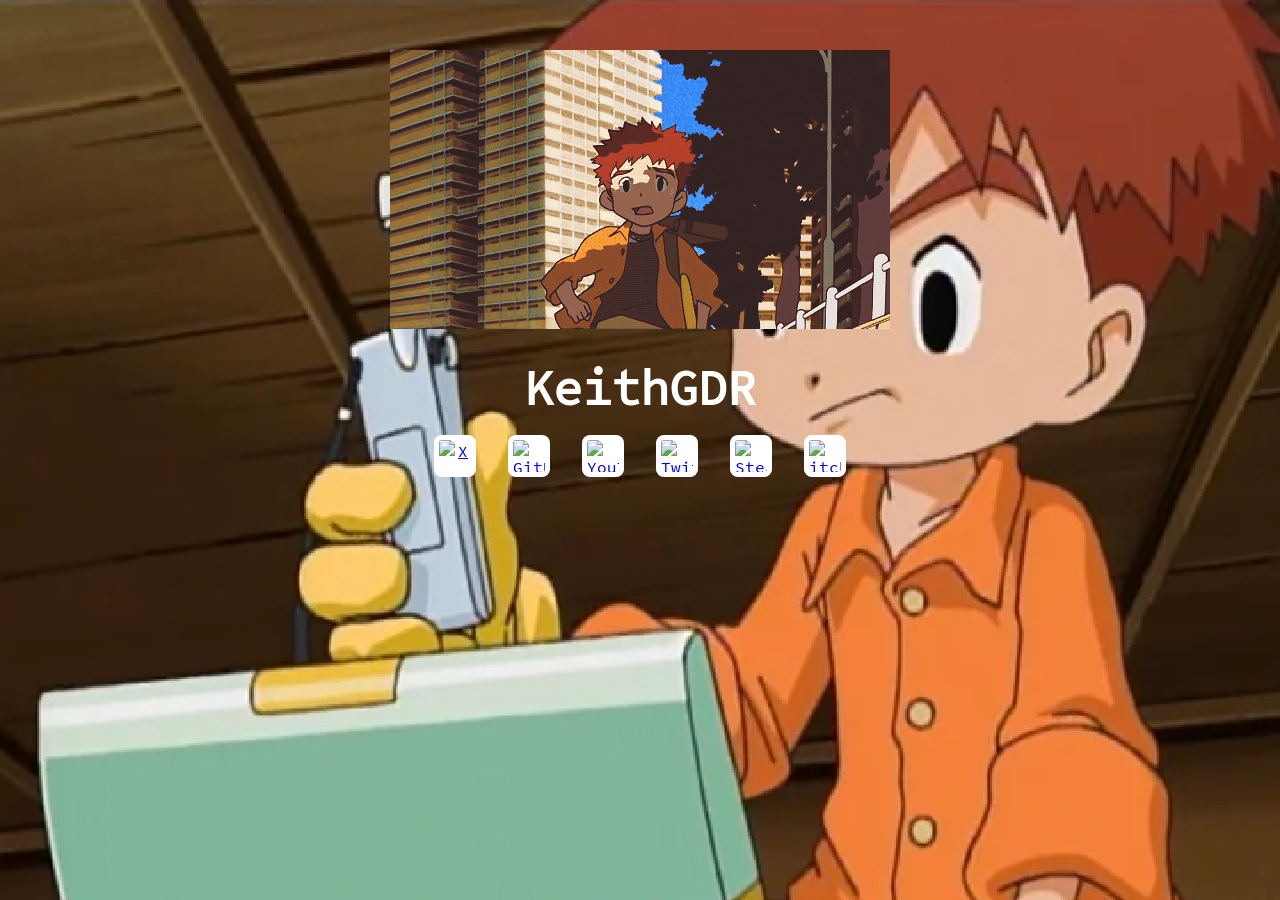
==== index.html @ ee1d3fab "Hard code the banner to help it load faster." ====
<!DOCTYPE html>
<html lang="en">
    <head>
        <meta charset="utf-8">
        <meta name="viewport" content="width=device-width, initial-scale=1">

        <title>KeithGDR :: Homepage</title>
        <meta name="description" content="The personal homepage for KeithGDR, the game developer.">
        <link rel="canonical" href="https://keithgdr.dev/">

        <meta property="og:title" content="KeithGDR">
        <meta property="og:description" content="The personal homepage for KeithGDR, the game developer.">
        <!-- <meta property="og:image" content="https://keithgdr.dev/card.png"> -->
        <meta property="og:url" content="https://keithgdr.dev/">
        <!-- <meta name="twitter:card" content="summary_large_image"> -->

        <link rel="icon" href="/favicon.png" type="image/png">
        <link rel="stylesheet" href="style.css">
        <!-- <link rel="icon" href="/favicon.ico"> -->

        <!-- <script src="main.js" defer></script> -->
    </head>
    <body>
        <div class="banner">
            <img src="img/banner.webp" alt="Banner" width="500" height="279" fetchpriority="high">
        </div>
        <header>
            <h1>KeithGDR</h1>
        </header>
        <nav aria-label="Social Links">
            <a href="https://x.com/keithgdr_" target="_blank" rel="noopener"><img src="img/socials/x.svg" alt="X"></a>
            <a href="https://github.com/KeithGDR" target="_blank" rel="noopener"><img src="img/socials/github.svg" alt="GitHub"></a>
            <a href="https://youtube.com/@KeithGDR" target="_blank" rel="noopener"><img src="img/socials/youtube.svg" alt="YouTube"></a>
            <a href="https://twitch.tv/keithgdr" target="_blank" rel="noopener"><img src="img/socials/twitch.svg" alt="Twitch"></a>
            <a href="https://steamcommunity.com/id/keithgdr/" target="_blank" rel="noopener"><img src="img/socials/steam.svg" alt="Steam"></a>
            <a href="https://keithgdr.itch.io/" target="_blank" rel="noopener"><img src="img/socials/itchdotio.svg" alt="itch.io"></a>
        </nav>
    </body>
</html>
---- style.css ----
@font-face {
    font-family: "Office Code Pro";
    src: url("fonts/officecodepro-regular-webfont.woff") format("woff");
    font-weight: 400;
    font-style: normal;
    font-display: swap;
}

html {
    background: url("img/background.webp") center / 150% no-repeat fixed;
    background-position: center top;
    image-rendering: pixelated;
}

body {
    max-width: 500px;
    margin: 0 auto;
    margin-top: 50px;
    padding: 0 1rem;
    text-align: center;
    font-family: "Office Code Pro", ui-monospace, monospace;
}

img {
    display: block;
    width: 100%;
    height: auto;
    image-rendering: pixelated;
}

h1 {
    margin: 0;
    font-size: 3rem;
    margin-top: 25px;
    color: white;
}

.banner {
    width: 500;
    height: 279;
}

nav {
    display: flex;
    gap: 2rem;
    justify-content: center;
    align-items: center;
    padding: 15px;
}

nav img {
    width: 32px;
    height: 32px;
    image-rendering: auto;
    background-color: white;
    padding: 5px;
    border-radius: 8px;
}
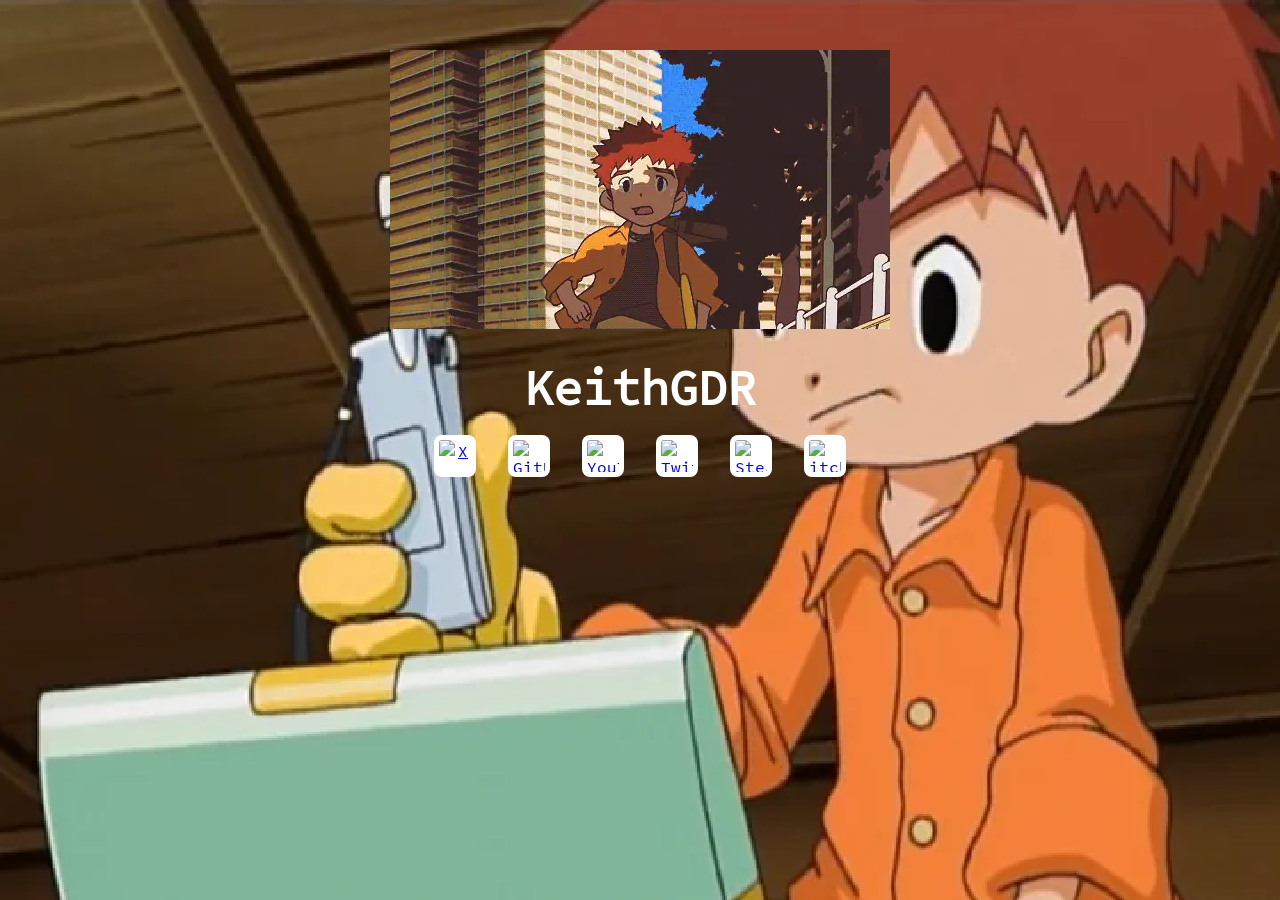
==== commit 35743512: "Updates to the font." ====
--- a/index.html
+++ b/index.html
@@ -15,6 +15,7 @@
         <!-- <meta name="twitter:card" content="summary_large_image"> -->
 
         <link rel="icon" href="/favicon.png" type="image/png">
+        <link rel="preload" href="fonts/officecodepro-regular-webfont.woff2" as="font" type="font/woff2" crossorigin>
         <link rel="stylesheet" href="style.css">
         <!-- <link rel="icon" href="/favicon.ico"> -->
 
--- a/style.css
+++ b/style.css
@@ -1,6 +1,7 @@
 @font-face {
     font-family: "Office Code Pro";
-    src: url("fonts/officecodepro-regular-webfont.woff") format("woff");
+    src: url("fonts/officecodepro-regular-webfont.woff2") format("woff2"),
+         url("fonts/officecodepro-regular-webfont.woff") format("woff");
     font-weight: 400;
     font-style: normal;
     font-display: swap;
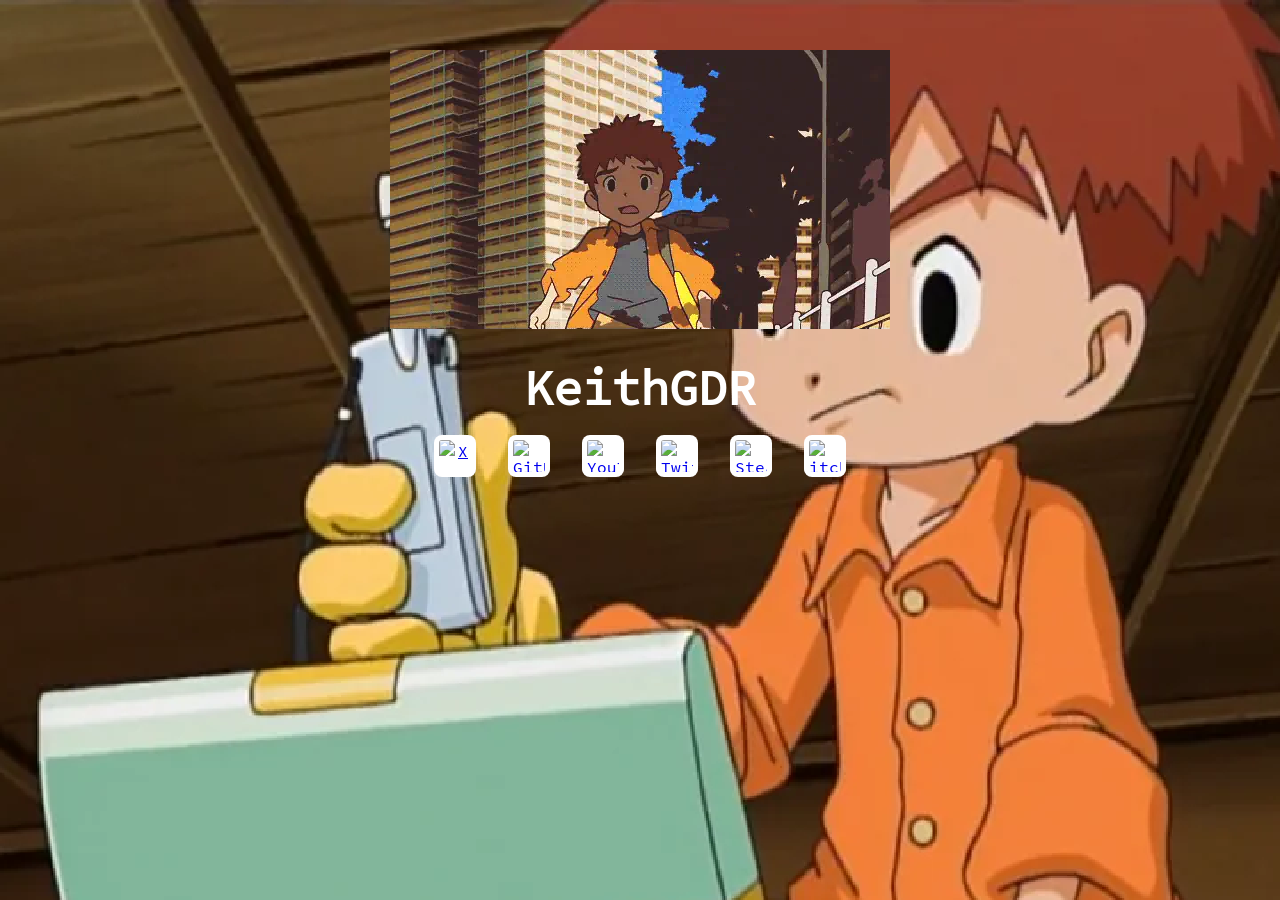
==== commit cf83c3c5: "Add a card and update the meta data." ====
--- a/index.html
+++ b/index.html
@@ -3,23 +3,24 @@
     <head>
         <meta charset="utf-8">
         <meta name="viewport" content="width=device-width, initial-scale=1">
+        <meta name="theme-color" content="#5d321e">
 
         <title>KeithGDR :: Homepage</title>
         <meta name="description" content="The personal homepage for KeithGDR, the game developer.">
         <link rel="canonical" href="https://keithgdr.dev/">
 
+        <meta property="og:type" content="website">
         <meta property="og:title" content="KeithGDR">
         <meta property="og:description" content="The personal homepage for KeithGDR, the game developer.">
-        <!-- <meta property="og:image" content="https://keithgdr.dev/card.png"> -->
+        <meta property="og:image" content="https://keithgdr.dev/img/card.png">
+        <meta property="og:image:width" content="1200">
+        <meta property="og:image:height" content="630">
         <meta property="og:url" content="https://keithgdr.dev/">
-        <!-- <meta name="twitter:card" content="summary_large_image"> -->
+        <meta name="twitter:card" content="summary_large_image">
 
         <link rel="icon" href="/favicon.png" type="image/png">
         <link rel="preload" href="fonts/officecodepro-regular-webfont.woff2" as="font" type="font/woff2" crossorigin>
         <link rel="stylesheet" href="style.css">
-        <!-- <link rel="icon" href="/favicon.ico"> -->
-
-        <!-- <script src="main.js" defer></script> -->
     </head>
     <body>
         <div class="banner">
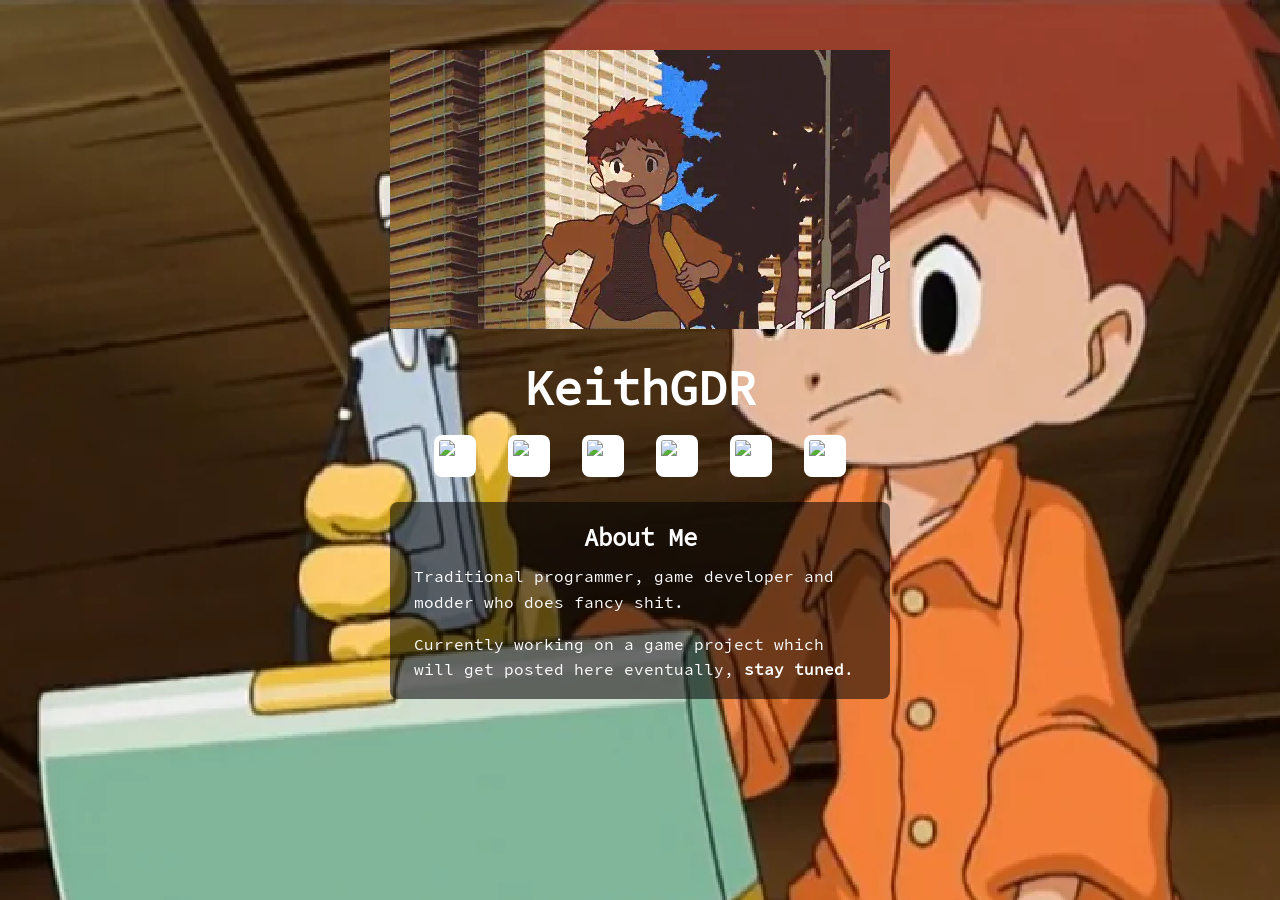
==== commit e7bd8063: "Add an About Me section." ====
--- a/index.html
+++ b/index.html
@@ -37,5 +37,11 @@
             <a href="https://steamcommunity.com/id/keithgdr/" target="_blank" rel="noopener"><img src="img/socials/steam.svg" alt="Steam"></a>
             <a href="https://keithgdr.itch.io/" target="_blank" rel="noopener"><img src="img/socials/itchdotio.svg" alt="itch.io"></a>
         </nav>
+        <!-- About me: edit the text below. Add or remove <p> paragraphs as needed. -->
+        <section class="about" aria-labelledby="about-heading">
+            <h2 id="about-heading">About Me</h2>
+            <p>Traditional programmer, game developer and modder who does fancy shit.</p>
+            <p>Currently working on a game project which will get posted here eventually, <b>stay tuned</b>.</p>
+        </section>
     </body>
 </html>
--- a/style.css
+++ b/style.css
@@ -8,15 +8,13 @@
 }
 
 html {
-    background: url("img/background.webp") center / 150% no-repeat fixed;
-    background-position: center top;
+    background: #5d321e url("img/background.webp") center top / 150% no-repeat fixed;
     image-rendering: pixelated;
 }
 
 body {
     max-width: 500px;
-    margin: 0 auto;
-    margin-top: 50px;
+    margin: 50px auto 0;
     padding: 0 1rem;
     text-align: center;
     font-family: "Office Code Pro", ui-monospace, monospace;
@@ -30,15 +28,23 @@
 }
 
 h1 {
-    margin: 0;
+    margin: 25px 0 0;
     font-size: 3rem;
-    margin-top: 25px;
     color: white;
 }
 
-.banner {
-    width: 500;
-    height: 279;
+h2 {
+    margin: 10px 0 0;
+    font-size: 1.5rem;
+    color: white;
+}
+
+p, a {
+    color: white;
+}
+
+.banner img {
+    aspect-ratio: 500 / 279;
 }
 
 nav {
@@ -56,4 +62,33 @@
     background-color: white;
     padding: 5px;
     border-radius: 8px;
-}+}
+
+nav a:hover img,
+nav a:focus-visible img {
+    transform: scale(1.1);
+    outline: 2px solid white;
+}
+
+.about {
+    margin: 10px 0 50px;
+    padding: 1rem 1.5rem;
+    text-align: left;
+    color: white;
+    background-color: rgba(0, 0, 0, 0.55);
+    border-radius: 8px;
+    line-height: 1.6;
+}
+
+.about h2 {
+    margin: 0 0 0.5rem;
+    text-align: center;
+}
+
+.about p {
+    margin: 0 0 1rem;
+}
+
+.about p:last-child {
+    margin-bottom: 0;
+}
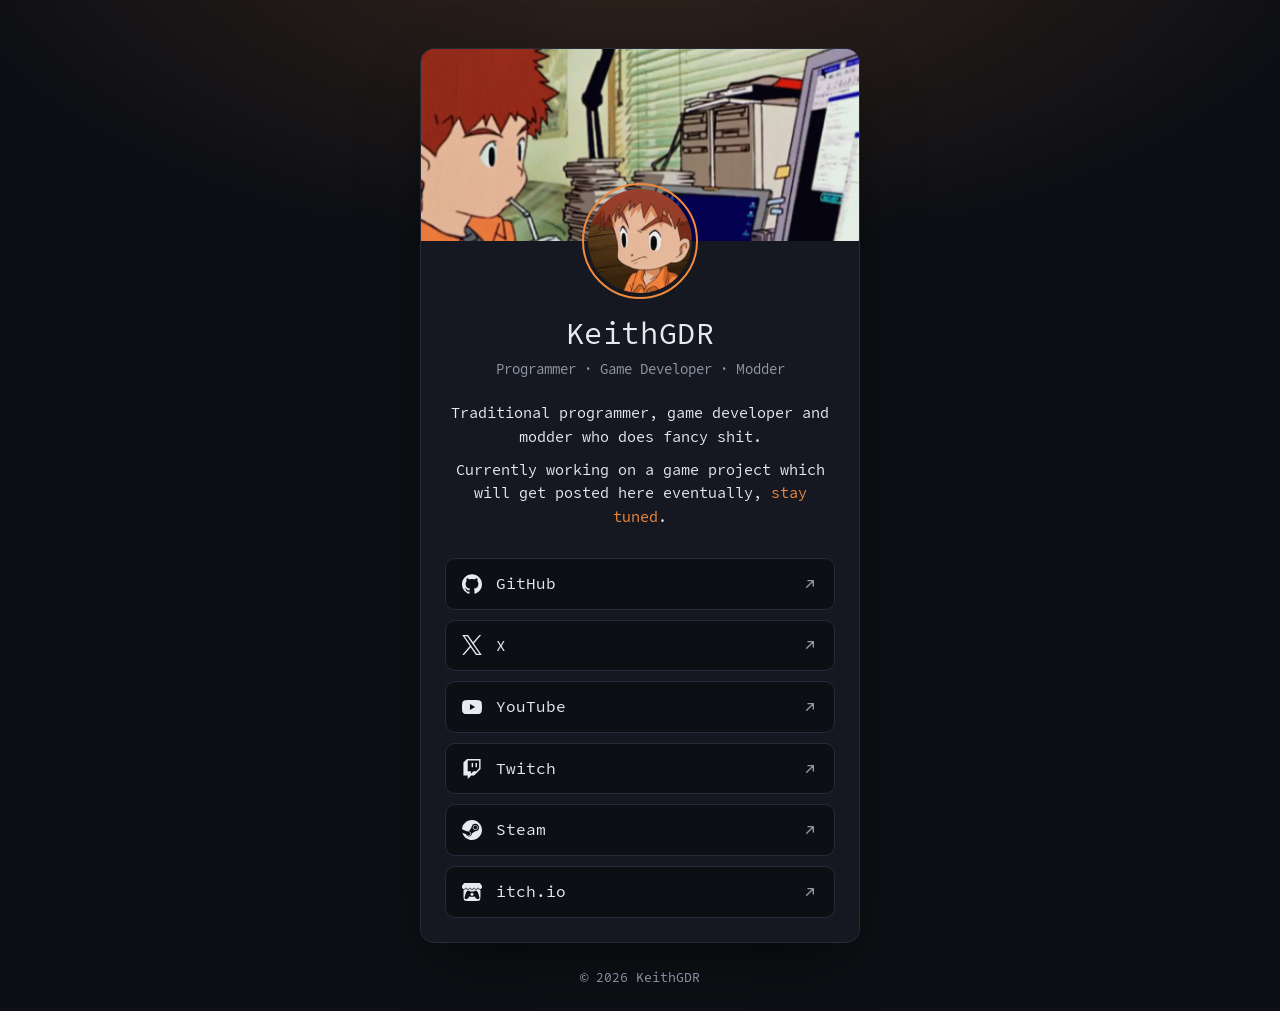
==== commit 34161def: "Redesign the site and move hosting from Cloudflare to the VPS. Centered dark card with a banner, ava" ====
--- a/index.html
+++ b/index.html
@@ -3,45 +3,70 @@
     <head>
         <meta charset="utf-8">
         <meta name="viewport" content="width=device-width, initial-scale=1">
-        <meta name="theme-color" content="#5d321e">
+        <meta name="theme-color" content="#0d0f14">
+        <meta name="color-scheme" content="dark">
 
-        <title>KeithGDR :: Homepage</title>
-        <meta name="description" content="The personal homepage for KeithGDR, the game developer.">
+        <title>KeithGDR</title>
+        <meta name="description" content="KeithGDR: programmer, game developer and modder.">
         <link rel="canonical" href="https://keithgdr.dev/">
 
         <meta property="og:type" content="website">
         <meta property="og:title" content="KeithGDR">
-        <meta property="og:description" content="The personal homepage for KeithGDR, the game developer.">
-        <meta property="og:image" content="https://keithgdr.dev/img/card.png">
+        <meta property="og:description" content="Programmer, game developer and modder.">
+        <meta property="og:image" content="https://keithgdr.dev/img/card.jpg">
         <meta property="og:image:width" content="1200">
         <meta property="og:image:height" content="630">
         <meta property="og:url" content="https://keithgdr.dev/">
         <meta name="twitter:card" content="summary_large_image">
 
         <link rel="icon" href="/favicon.png" type="image/png">
-        <link rel="preload" href="fonts/officecodepro-regular-webfont.woff2" as="font" type="font/woff2" crossorigin>
-        <link rel="stylesheet" href="style.css">
+        <link rel="preload" href="/fonts/officecodepro-regular-webfont.woff2" as="font" type="font/woff2" crossorigin>
+        <link rel="stylesheet" href="/style.css">
     </head>
     <body>
-        <div class="banner">
-            <img src="img/banner.webp" alt="Banner" width="500" height="279" fetchpriority="high">
-        </div>
-        <header>
-            <h1>KeithGDR</h1>
-        </header>
-        <nav aria-label="Social Links">
-            <a href="https://x.com/keithgdr_" target="_blank" rel="noopener"><img src="img/socials/x.svg" alt="X"></a>
-            <a href="https://github.com/KeithGDR" target="_blank" rel="noopener"><img src="img/socials/github.svg" alt="GitHub"></a>
-            <a href="https://youtube.com/@KeithGDR" target="_blank" rel="noopener"><img src="img/socials/youtube.svg" alt="YouTube"></a>
-            <a href="https://twitch.tv/keithgdr" target="_blank" rel="noopener"><img src="img/socials/twitch.svg" alt="Twitch"></a>
-            <a href="https://steamcommunity.com/id/keithgdr/" target="_blank" rel="noopener"><img src="img/socials/steam.svg" alt="Steam"></a>
-            <a href="https://keithgdr.itch.io/" target="_blank" rel="noopener"><img src="img/socials/itchdotio.svg" alt="itch.io"></a>
-        </nav>
-        <!-- About me: edit the text below. Add or remove <p> paragraphs as needed. -->
-        <section class="about" aria-labelledby="about-heading">
-            <h2 id="about-heading">About Me</h2>
-            <p>Traditional programmer, game developer and modder who does fancy shit.</p>
-            <p>Currently working on a game project which will get posted here eventually, <b>stay tuned</b>.</p>
-        </section>
+        <!-- Icon sprite: each <symbol> is referenced below with <use href="#id">. -->
+        <svg width="0" height="0" style="position:absolute" aria-hidden="true">
+            <symbol id="i-github" viewBox="0 0 24 24"><path d="M12 .297c-6.63 0-12 5.373-12 12 0 5.303 3.438 9.8 8.205 11.385.6.113.82-.258.82-.577 0-.285-.01-1.04-.015-2.04-3.338.724-4.042-1.61-4.042-1.61C4.422 18.07 3.633 17.7 3.633 17.7c-1.087-.744.084-.729.084-.729 1.205.084 1.838 1.236 1.838 1.236 1.07 1.835 2.809 1.305 3.495.998.108-.776.417-1.305.76-1.605-2.665-.3-5.466-1.332-5.466-5.93 0-1.31.465-2.38 1.235-3.22-.135-.303-.54-1.523.105-3.176 0 0 1.005-.322 3.3 1.23.96-.267 1.98-.399 3-.405 1.02.006 2.04.138 3 .405 2.28-1.552 3.285-1.23 3.285-1.23.645 1.653.24 2.873.12 3.176.765.84 1.23 1.91 1.23 3.22 0 4.61-2.805 5.625-5.475 5.92.42.36.81 1.096.81 2.22 0 1.606-.015 2.896-.015 3.286 0 .315.21.69.825.57C20.565 22.092 24 17.592 24 12.297c0-6.627-5.373-12-12-12"/></symbol>
+            <symbol id="i-x" viewBox="0 0 24 24"><path d="M14.234 10.162 22.977 0h-2.072l-7.591 8.824L7.251 0H.258l9.168 13.343L.258 24H2.33l8.016-9.318L16.749 24h6.993zm-2.837 3.299-.929-1.329L3.076 1.56h3.182l5.965 8.532.929 1.329 7.754 11.09h-3.182z"/></symbol>
+            <symbol id="i-youtube" viewBox="0 0 24 24"><path d="M23.498 6.186a3.016 3.016 0 0 0-2.122-2.136C19.505 3.545 12 3.545 12 3.545s-7.505 0-9.377.505A3.017 3.017 0 0 0 .502 6.186C0 8.07 0 12 0 12s0 3.93.502 5.814a3.016 3.016 0 0 0 2.122 2.136c1.871.505 9.376.505 9.376.505s7.505 0 9.377-.505a3.015 3.015 0 0 0 2.122-2.136C24 15.93 24 12 24 12s0-3.93-.502-5.814zM9.545 15.568V8.432L15.818 12l-6.273 3.568z"/></symbol>
+            <symbol id="i-twitch" viewBox="0 0 24 24"><path d="M11.571 4.714h1.715v5.143H11.57zm4.715 0H18v5.143h-1.714zM6 0L1.714 4.286v15.428h5.143V24l4.286-4.286h3.428L22.286 12V0zm14.571 11.143l-3.428 3.428h-3.429l-3 3v-3H6.857V1.714h13.714Z"/></symbol>
+            <symbol id="i-steam" viewBox="0 0 24 24"><path d="M11.979 0C5.678 0 .511 4.86.022 11.037l6.432 2.658c.545-.371 1.203-.59 1.912-.59.063 0 .125.004.188.006l2.861-4.142V8.91c0-2.495 2.028-4.524 4.524-4.524 2.494 0 4.524 2.031 4.524 4.527s-2.03 4.525-4.524 4.525h-.105l-4.076 2.911c0 .052.004.105.004.159 0 1.875-1.515 3.396-3.39 3.396-1.635 0-3.016-1.173-3.331-2.727L.436 15.27C1.862 20.307 6.486 24 11.979 24c6.627 0 11.999-5.373 11.999-12S18.605 0 11.979 0zM7.54 18.21l-1.473-.61c.262.543.714.999 1.314 1.25 1.297.539 2.793-.076 3.332-1.375.263-.63.264-1.319.005-1.949s-.75-1.121-1.377-1.383c-.624-.26-1.29-.249-1.878-.03l1.523.63c.956.4 1.409 1.5 1.009 2.455-.397.957-1.497 1.41-2.454 1.012H7.54zm11.415-9.303c0-1.662-1.353-3.015-3.015-3.015-1.665 0-3.015 1.353-3.015 3.015 0 1.665 1.35 3.015 3.015 3.015 1.663 0 3.015-1.35 3.015-3.015zm-5.273-.005c0-1.252 1.013-2.266 2.265-2.266 1.249 0 2.266 1.014 2.266 2.266 0 1.251-1.017 2.265-2.266 2.265-1.253 0-2.265-1.014-2.265-2.265z"/></symbol>
+            <symbol id="i-itch" viewBox="0 0 24 24"><path d="M3.13 1.338C2.08 1.96.02 4.328 0 4.95v1.03c0 1.303 1.22 2.45 2.325 2.45 1.33 0 2.436-1.102 2.436-2.41 0 1.308 1.07 2.41 2.4 2.41 1.328 0 2.362-1.102 2.362-2.41 0 1.308 1.137 2.41 2.466 2.41h.024c1.33 0 2.466-1.102 2.466-2.41 0 1.308 1.034 2.41 2.363 2.41 1.33 0 2.4-1.102 2.4-2.41 0 1.308 1.106 2.41 2.435 2.41C22.78 8.43 24 7.282 24 5.98V4.95c-.02-.62-2.082-2.99-3.13-3.612-3.253-.114-5.508-.134-8.87-.133-3.362 0-7.945.053-8.87.133zm6.376 6.477a2.74 2.74 0 0 1-.468.602c-.5.49-1.19.795-1.947.795a2.786 2.786 0 0 1-1.95-.795c-.182-.178-.32-.37-.446-.59-.127.222-.303.412-.486.59a2.788 2.788 0 0 1-1.95.795c-.092 0-.187-.025-.264-.052-.107 1.113-.152 2.176-.168 2.95v.005l-.006 1.167c.02 2.334-.23 7.564 1.03 8.85 1.952.454 5.545.662 9.15.663 3.605 0 7.198-.21 9.15-.664 1.26-1.284 1.01-6.514 1.03-8.848l-.006-1.167v-.004c-.016-.775-.06-1.838-.168-2.95-.077.026-.172.052-.263.052a2.788 2.788 0 0 1-1.95-.795c-.184-.178-.36-.368-.486-.59-.127.22-.265.412-.447.59a2.786 2.786 0 0 1-1.95.794c-.76 0-1.446-.303-1.948-.793a2.74 2.74 0 0 1-.468-.602 2.738 2.738 0 0 1-.463.602 2.787 2.787 0 0 1-1.95.794h-.16a2.787 2.787 0 0 1-1.95-.793 2.738 2.738 0 0 1-.464-.602zm-2.004 2.59v.002c.795.002 1.5 0 2.373.953.687-.072 1.406-.108 2.125-.107.72 0 1.438.035 2.125.107.873-.953 1.578-.95 2.372-.953.376 0 1.876 0 2.92 2.934l1.123 4.028c.832 2.995-.266 3.068-1.636 3.07-2.03-.075-3.156-1.55-3.156-3.025-1.124.184-2.436.276-3.748.277-1.312 0-2.624-.093-3.748-.277 0 1.475-1.125 2.95-3.156 3.026-1.37-.004-2.468-.077-1.636-3.072l1.122-4.027c1.045-2.934 2.545-2.934 2.92-2.934zM12 12.714c-.002.002-2.14 1.964-2.523 2.662l1.4-.056v1.22c0 .056.56.033 1.123.007.562.026 1.124.05 1.124-.008v-1.22l1.4.055C14.138 14.677 12 12.713 12 12.713z"/></symbol>
+            <symbol id="i-arrow" viewBox="0 0 24 24"><path d="M7 17 17 7M9 7h8v8" fill="none" stroke="currentColor" stroke-width="2" stroke-linecap="round" stroke-linejoin="round"/></symbol>
+        </svg>
+
+        <main class="card">
+            <div class="banner">
+                <img src="/img/banner.webp" alt="" width="900" height="677" fetchpriority="high">
+            </div>
+
+            <header class="profile">
+                <img class="avatar" src="/img/avatar.webp" alt="KeithGDR's avatar" width="256" height="256">
+                <h1>KeithGDR</h1>
+                <p class="tagline">Programmer &middot; Game Developer &middot; Modder</p>
+            </header>
+
+            <!-- About me: edit the text below. Add or remove <p> paragraphs as needed. -->
+            <section class="about" aria-label="About me">
+                <p>Traditional programmer, game developer and modder who does fancy shit.</p>
+                <p>Currently working on a game project which will get posted here eventually, <b>stay tuned</b>.</p>
+            </section>
+
+            <!-- Links: copy an <li> to add a new one. The icon id must match a <symbol> above. -->
+            <nav aria-label="Links">
+                <ul class="links">
+                    <li><a href="https://github.com/KeithGDR" target="_blank" rel="noopener"><svg class="icon"><use href="#i-github"/></svg><span>GitHub</span><svg class="arrow"><use href="#i-arrow"/></svg></a></li>
+                    <li><a href="https://x.com/keithgdr_" target="_blank" rel="noopener"><svg class="icon"><use href="#i-x"/></svg><span>X</span><svg class="arrow"><use href="#i-arrow"/></svg></a></li>
+                    <li><a href="https://youtube.com/@KeithGDR" target="_blank" rel="noopener"><svg class="icon"><use href="#i-youtube"/></svg><span>YouTube</span><svg class="arrow"><use href="#i-arrow"/></svg></a></li>
+                    <li><a href="https://twitch.tv/keithgdr" target="_blank" rel="noopener"><svg class="icon"><use href="#i-twitch"/></svg><span>Twitch</span><svg class="arrow"><use href="#i-arrow"/></svg></a></li>
+                    <li><a href="https://steamcommunity.com/id/keithgdr/" target="_blank" rel="noopener"><svg class="icon"><use href="#i-steam"/></svg><span>Steam</span><svg class="arrow"><use href="#i-arrow"/></svg></a></li>
+                    <li><a href="https://keithgdr.itch.io/" target="_blank" rel="noopener"><svg class="icon"><use href="#i-itch"/></svg><span>itch.io</span><svg class="arrow"><use href="#i-arrow"/></svg></a></li>
+                </ul>
+            </nav>
+        </main>
+
+        <footer>&copy; <span id="year">2026</span> KeithGDR</footer>
+
+        <script>document.getElementById("year").textContent = new Date().getFullYear();</script>
     </body>
 </html>
--- a/style.css
+++ b/style.css
@@ -1,94 +1,198 @@
 @font-face {
     font-family: "Office Code Pro";
-    src: url("fonts/officecodepro-regular-webfont.woff2") format("woff2"),
-         url("fonts/officecodepro-regular-webfont.woff") format("woff");
+    src: url("/fonts/officecodepro-regular-webfont.woff2") format("woff2");
     font-weight: 400;
     font-style: normal;
     font-display: swap;
 }
 
+:root {
+    --bg: #0d0f14;
+    --surface: #151821;
+    --surface-hover: #1c2030;
+    --border: #262b3a;
+    --text: #e8eaf0;
+    --muted: #9298a8;
+    --accent: #f08a3c;
+    --radius: 14px;
+    color-scheme: dark;
+}
+
+*, *::before, *::after {
+    box-sizing: border-box;
+}
+
 html {
-    background: #5d321e url("img/background.webp") center top / 150% no-repeat fixed;
-    image-rendering: pixelated;
+    background: var(--bg);
 }
 
 body {
-    max-width: 500px;
-    margin: 50px auto 0;
-    padding: 0 1rem;
+    min-height: 100vh;
+    min-height: 100svh;
+    margin: 0;
+    padding: 48px 16px 24px;
+    display: flex;
+    flex-direction: column;
+    align-items: center;
+    justify-content: center;
+    gap: 24px;
+    color: var(--text);
+    background: radial-gradient(ellipse 80% 50% at 50% -10%, rgba(240, 138, 60, 0.18), transparent 70%) no-repeat;
+    font-family: "Office Code Pro", ui-monospace, SFMono-Regular, Menlo, Consolas, monospace;
+    line-height: 1.6;
     text-align: center;
-    font-family: "Office Code Pro", ui-monospace, monospace;
+    -webkit-text-size-adjust: 100%;
 }
 
 img {
     display: block;
+    max-width: 100%;
+    height: auto;
+}
+
+a {
+    color: var(--accent);
+}
+
+.card {
     width: 100%;
-    height: auto;
-    image-rendering: pixelated;
+    max-width: 440px;
+    background: var(--surface);
+    border: 1px solid var(--border);
+    border-radius: var(--radius);
+    overflow: hidden;
+    box-shadow: 0 24px 60px -20px rgba(0, 0, 0, 0.6);
+}
+
+.banner img {
+    width: 100%;
+    aspect-ratio: 16 / 7;
+    object-fit: cover;
+    object-position: 50% 35%;
+}
+
+.profile {
+    margin-top: -56px;
+    padding: 0 24px;
+}
+
+.avatar {
+    width: 112px;
+    height: 112px;
+    margin: 0 auto;
+    border-radius: 50%;
+    border: 4px solid var(--surface);
+    outline: 2px solid var(--accent);
+    background: var(--surface);
 }
 
 h1 {
-    margin: 25px 0 0;
-    font-size: 3rem;
-    color: white;
+    margin: 12px 0 0;
+    font-size: 1.9rem;
+    font-weight: 400;
+    letter-spacing: 0.02em;
 }
 
-h2 {
-    margin: 10px 0 0;
-    font-size: 1.5rem;
-    color: white;
-}
-
-p, a {
-    color: white;
-}
-
-.banner img {
-    aspect-ratio: 500 / 279;
-}
-
-nav {
-    display: flex;
-    gap: 2rem;
-    justify-content: center;
-    align-items: center;
-    padding: 15px;
-}
-
-nav img {
-    width: 32px;
-    height: 32px;
-    image-rendering: auto;
-    background-color: white;
-    padding: 5px;
-    border-radius: 8px;
-}
-
-nav a:hover img,
-nav a:focus-visible img {
-    transform: scale(1.1);
-    outline: 2px solid white;
+.tagline {
+    margin: 2px 0 0;
+    font-size: 0.85rem;
+    color: var(--muted);
 }
 
 .about {
-    margin: 10px 0 50px;
-    padding: 1rem 1.5rem;
-    text-align: left;
-    color: white;
-    background-color: rgba(0, 0, 0, 0.55);
-    border-radius: 8px;
-    line-height: 1.6;
-}
-
-.about h2 {
-    margin: 0 0 0.5rem;
-    text-align: center;
+    margin: 20px 24px 0;
+    font-size: 0.92rem;
 }
 
 .about p {
-    margin: 0 0 1rem;
+    margin: 0 0 0.6rem;
 }
 
-.about p:last-child {
-    margin-bottom: 0;
+.about b {
+    color: var(--accent);
+    font-weight: 400;
 }
+
+.links {
+    list-style: none;
+    margin: 0;
+    padding: 20px 24px 24px;
+    display: grid;
+    gap: 10px;
+}
+
+.links a {
+    display: flex;
+    align-items: center;
+    gap: 14px;
+    padding: 12px 16px;
+    color: var(--text);
+    text-decoration: none;
+    background: var(--bg);
+    border: 1px solid var(--border);
+    border-radius: 10px;
+    transition: border-color 0.15s, background-color 0.15s, transform 0.15s;
+}
+
+.links a:hover,
+.links a:focus-visible {
+    border-color: var(--accent);
+    background: var(--surface-hover);
+    transform: translateY(-1px);
+    outline: none;
+}
+
+.links span {
+    flex: 1;
+    text-align: left;
+}
+
+.icon,
+.arrow {
+    flex: none;
+    fill: currentColor;
+}
+
+.icon {
+    width: 20px;
+    height: 20px;
+}
+
+.arrow {
+    width: 16px;
+    height: 16px;
+    color: var(--muted);
+    transition: color 0.15s, transform 0.15s;
+}
+
+.links a:hover .arrow,
+.links a:focus-visible .arrow {
+    color: var(--accent);
+    transform: translate(2px, -2px);
+}
+
+footer {
+    font-size: 0.8rem;
+    color: var(--muted);
+}
+
+/* 404 page */
+.notfound {
+    padding: 32px 24px;
+}
+
+.notfound h1 {
+    font-size: 3rem;
+    color: var(--accent);
+}
+
+.notfound p {
+    margin: 4px 0 20px;
+    color: var(--muted);
+}
+
+@media (prefers-reduced-motion: reduce) {
+    *, *::before, *::after {
+        transition: none !important;
+    }
+}
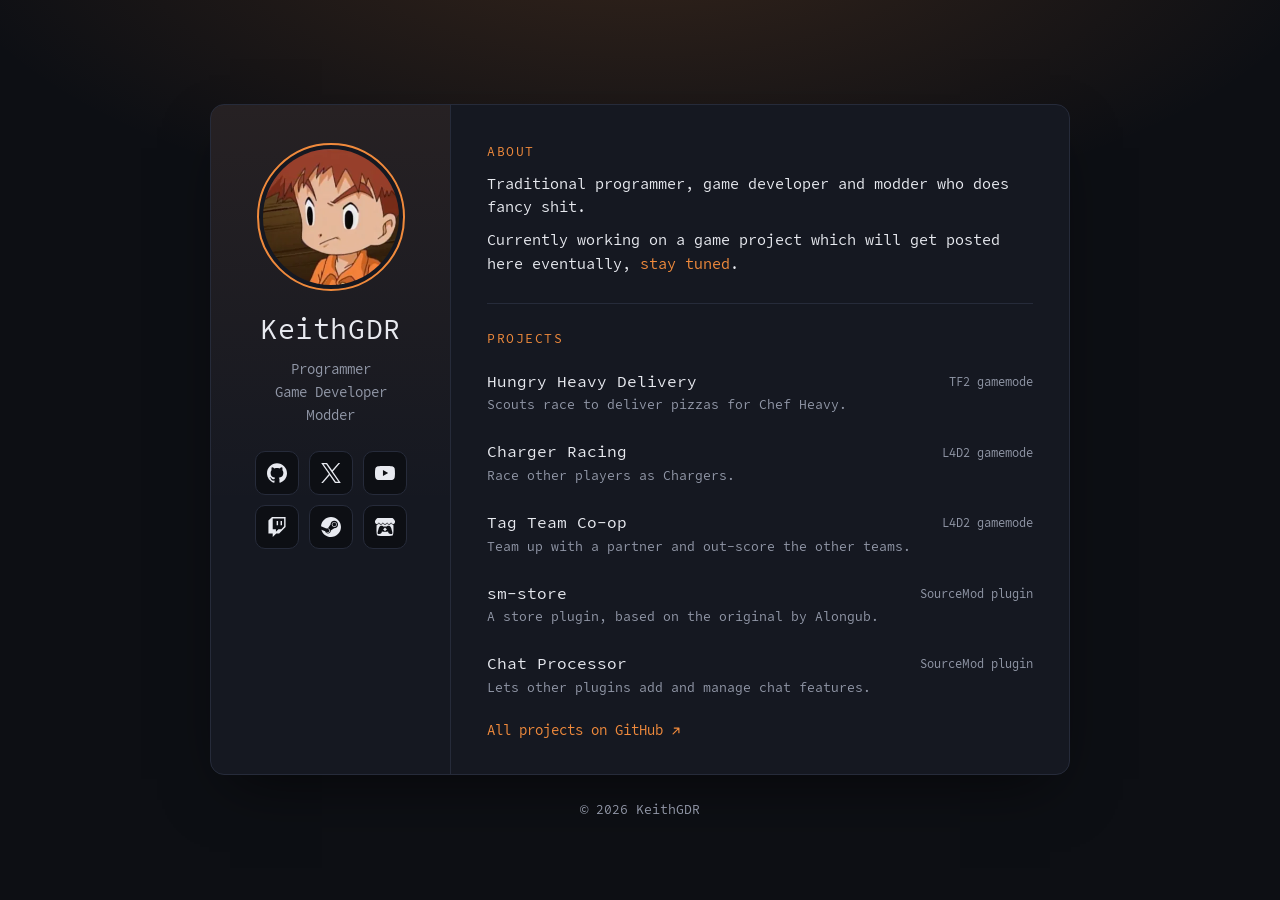
==== commit 98702c3d: "Switch the homepage to a two-column layout with a projects list. The profile (avatar, name, icon lin" ====
--- a/index.html
+++ b/index.html
@@ -35,34 +35,46 @@
             <symbol id="i-arrow" viewBox="0 0 24 24"><path d="M7 17 17 7M9 7h8v8" fill="none" stroke="currentColor" stroke-width="2" stroke-linecap="round" stroke-linejoin="round"/></symbol>
         </svg>
 
-        <main class="card">
-            <div class="banner">
-                <img src="/img/banner.webp" alt="" width="900" height="677" fetchpriority="high">
-            </div>
+        <main class="card split">
+            <header class="profile">
+                <img class="avatar" src="/img/avatar.webp" alt="KeithGDR's avatar" width="256" height="256" fetchpriority="high">
+                <h1>KeithGDR</h1>
+                <p class="tagline">Programmer<br>Game Developer<br>Modder</p>
 
-            <header class="profile">
-                <img class="avatar" src="/img/avatar.webp" alt="KeithGDR's avatar" width="256" height="256">
-                <h1>KeithGDR</h1>
-                <p class="tagline">Programmer &middot; Game Developer &middot; Modder</p>
+                <!-- Links: copy an <li> to add a new one. The icon id must match a <symbol> above. -->
+                <nav aria-label="Links">
+                    <ul class="socials">
+                        <li><a href="https://github.com/KeithGDR" target="_blank" rel="noopener" aria-label="GitHub" title="GitHub"><svg class="icon"><use href="#i-github"/></svg></a></li>
+                        <li><a href="https://x.com/keithgdr_" target="_blank" rel="noopener" aria-label="X" title="X"><svg class="icon"><use href="#i-x"/></svg></a></li>
+                        <li><a href="https://youtube.com/@KeithGDR" target="_blank" rel="noopener" aria-label="YouTube" title="YouTube"><svg class="icon"><use href="#i-youtube"/></svg></a></li>
+                        <li><a href="https://twitch.tv/keithgdr" target="_blank" rel="noopener" aria-label="Twitch" title="Twitch"><svg class="icon"><use href="#i-twitch"/></svg></a></li>
+                        <li><a href="https://steamcommunity.com/id/keithgdr/" target="_blank" rel="noopener" aria-label="Steam" title="Steam"><svg class="icon"><use href="#i-steam"/></svg></a></li>
+                        <li><a href="https://keithgdr.itch.io/" target="_blank" rel="noopener" aria-label="itch.io" title="itch.io"><svg class="icon"><use href="#i-itch"/></svg></a></li>
+                    </ul>
+                </nav>
             </header>
 
-            <!-- About me: edit the text below. Add or remove <p> paragraphs as needed. -->
-            <section class="about" aria-label="About me">
-                <p>Traditional programmer, game developer and modder who does fancy shit.</p>
-                <p>Currently working on a game project which will get posted here eventually, <b>stay tuned</b>.</p>
-            </section>
+            <div class="content">
+                <!-- About me: edit the text below. Add or remove <p> paragraphs as needed. -->
+                <section aria-labelledby="about-heading">
+                    <h2 id="about-heading">About</h2>
+                    <p>Traditional programmer, game developer and modder who does fancy shit.</p>
+                    <p>Currently working on a game project which will get posted here eventually, <b>stay tuned</b>.</p>
+                </section>
 
-            <!-- Links: copy an <li> to add a new one. The icon id must match a <symbol> above. -->
-            <nav aria-label="Links">
-                <ul class="links">
-                    <li><a href="https://github.com/KeithGDR" target="_blank" rel="noopener"><svg class="icon"><use href="#i-github"/></svg><span>GitHub</span><svg class="arrow"><use href="#i-arrow"/></svg></a></li>
-                    <li><a href="https://x.com/keithgdr_" target="_blank" rel="noopener"><svg class="icon"><use href="#i-x"/></svg><span>X</span><svg class="arrow"><use href="#i-arrow"/></svg></a></li>
-                    <li><a href="https://youtube.com/@KeithGDR" target="_blank" rel="noopener"><svg class="icon"><use href="#i-youtube"/></svg><span>YouTube</span><svg class="arrow"><use href="#i-arrow"/></svg></a></li>
-                    <li><a href="https://twitch.tv/keithgdr" target="_blank" rel="noopener"><svg class="icon"><use href="#i-twitch"/></svg><span>Twitch</span><svg class="arrow"><use href="#i-arrow"/></svg></a></li>
-                    <li><a href="https://steamcommunity.com/id/keithgdr/" target="_blank" rel="noopener"><svg class="icon"><use href="#i-steam"/></svg><span>Steam</span><svg class="arrow"><use href="#i-arrow"/></svg></a></li>
-                    <li><a href="https://keithgdr.itch.io/" target="_blank" rel="noopener"><svg class="icon"><use href="#i-itch"/></svg><span>itch.io</span><svg class="arrow"><use href="#i-arrow"/></svg></a></li>
-                </ul>
-            </nav>
+                <!-- Projects: copy an <li> to add a new one. -->
+                <section aria-labelledby="projects-heading">
+                    <h2 id="projects-heading">Projects</h2>
+                    <ul class="projects">
+                        <li><a href="https://github.com/KeithGDR/tf2-hungry-heavy-delivery" target="_blank" rel="noopener"><span class="name">Hungry Heavy Delivery</span><span class="kind">TF2 gamemode</span><span class="desc">Scouts race to deliver pizzas for Chef Heavy.</span></a></li>
+                        <li><a href="https://github.com/KeithGDR/l4d2-charger-racing" target="_blank" rel="noopener"><span class="name">Charger Racing</span><span class="kind">L4D2 gamemode</span><span class="desc">Race other players as Chargers.</span></a></li>
+                        <li><a href="https://github.com/KeithGDR/l4d2-tag-team-coop" target="_blank" rel="noopener"><span class="name">Tag Team Co-op</span><span class="kind">L4D2 gamemode</span><span class="desc">Team up with a partner and out-score the other teams.</span></a></li>
+                        <li><a href="https://github.com/KeithGDR/sm-store" target="_blank" rel="noopener"><span class="name">sm-store</span><span class="kind">SourceMod plugin</span><span class="desc">A store plugin, based on the original by Alongub.</span></a></li>
+                        <li><a href="https://github.com/KeithGDR/chat-processor" target="_blank" rel="noopener"><span class="name">Chat Processor</span><span class="kind">SourceMod plugin</span><span class="desc">Lets other plugins add and manage chat features.</span></a></li>
+                    </ul>
+                    <a class="more" href="https://github.com/KeithGDR?tab=repositories" target="_blank" rel="noopener">All projects on GitHub <svg class="arrow"><use href="#i-arrow"/></svg></a>
+                </section>
+            </div>
         </main>
 
         <footer>&copy; <span id="year">2026</span> KeithGDR</footer>
--- a/style.css
+++ b/style.css
@@ -71,14 +71,22 @@
     object-position: 50% 35%;
 }
 
+/* Homepage: profile column on the left, content on the right. Stacks on narrow screens. */
+.split {
+    max-width: 860px;
+    display: grid;
+    grid-template-columns: 240px 1fr;
+}
+
 .profile {
-    margin-top: -56px;
-    padding: 0 24px;
+    padding: 40px 28px;
+    border-right: 1px solid var(--border);
+    background: linear-gradient(180deg, rgba(240, 138, 60, 0.08), transparent 60%);
 }
 
 .avatar {
-    width: 112px;
-    height: 112px;
+    width: 144px;
+    height: 144px;
     margin: 0 auto;
     border-radius: 50%;
     border: 4px solid var(--surface);
@@ -87,64 +95,137 @@
 }
 
 h1 {
-    margin: 12px 0 0;
-    font-size: 1.9rem;
+    margin: 18px 0 0;
+    font-size: 1.75rem;
     font-weight: 400;
     letter-spacing: 0.02em;
 }
 
 .tagline {
-    margin: 2px 0 0;
+    margin: 6px 0 0;
     font-size: 0.85rem;
-    color: var(--muted);
-}
-
-.about {
-    margin: 20px 24px 0;
-    font-size: 0.92rem;
-}
-
-.about p {
-    margin: 0 0 0.6rem;
-}
-
-.about b {
-    color: var(--accent);
-    font-weight: 400;
-}
-
-.links {
+    line-height: 1.7;
+    color: var(--muted);
+}
+
+.socials {
     list-style: none;
-    margin: 0;
-    padding: 20px 24px 24px;
-    display: grid;
+    margin: 24px auto 0;
+    padding: 0;
+    display: grid;
+    grid-template-columns: repeat(3, 44px);
+    justify-content: center;
     gap: 10px;
 }
 
-.links a {
-    display: flex;
-    align-items: center;
-    gap: 14px;
-    padding: 12px 16px;
+.socials a {
+    display: grid;
+    place-items: center;
+    width: 44px;
+    height: 44px;
     color: var(--text);
-    text-decoration: none;
     background: var(--bg);
     border: 1px solid var(--border);
     border-radius: 10px;
-    transition: border-color 0.15s, background-color 0.15s, transform 0.15s;
-}
-
-.links a:hover,
-.links a:focus-visible {
+    transition: border-color 0.15s, color 0.15s, transform 0.15s;
+}
+
+.socials a:hover,
+.socials a:focus-visible {
+    color: var(--accent);
     border-color: var(--accent);
+    transform: translateY(-2px);
+    outline: none;
+}
+
+.content {
+    padding: 36px 36px 32px;
+    text-align: left;
+}
+
+.content section + section {
+    margin-top: 28px;
+    padding-top: 24px;
+    border-top: 1px solid var(--border);
+}
+
+h2 {
+    margin: 0 0 10px;
+    font-size: 0.8rem;
+    font-weight: 400;
+    letter-spacing: 0.12em;
+    text-transform: uppercase;
+    color: var(--accent);
+}
+
+.content p {
+    margin: 0 0 0.6rem;
+    font-size: 0.92rem;
+}
+
+.content b {
+    color: var(--accent);
+    font-weight: 400;
+}
+
+.projects {
+    list-style: none;
+    margin: 0;
+    padding: 0;
+    display: grid;
+    gap: 4px;
+}
+
+.projects a {
+    display: grid;
+    grid-template-columns: 1fr auto;
+    column-gap: 12px;
+    padding: 10px 12px;
+    margin: 0 -12px;
+    color: var(--text);
+    text-decoration: none;
+    border-radius: 8px;
+    transition: background-color 0.15s;
+}
+
+.projects a:hover,
+.projects a:focus-visible {
     background: var(--surface-hover);
-    transform: translateY(-1px);
     outline: none;
 }
 
-.links span {
-    flex: 1;
-    text-align: left;
+.projects a:hover .name,
+.projects a:focus-visible .name {
+    color: var(--accent);
+}
+
+.projects .name {
+    transition: color 0.15s;
+}
+
+.projects .kind {
+    font-size: 0.75rem;
+    color: var(--muted);
+    align-self: center;
+}
+
+.projects .desc {
+    grid-column: 1 / -1;
+    font-size: 0.82rem;
+    color: var(--muted);
+}
+
+.more {
+    display: inline-flex;
+    align-items: center;
+    gap: 6px;
+    margin-top: 12px;
+    font-size: 0.85rem;
+    text-decoration: none;
+}
+
+.more:hover {
+    text-decoration: underline;
 }
 
 .icon,
@@ -159,16 +240,35 @@
 }
 
 .arrow {
-    width: 16px;
-    height: 16px;
-    color: var(--muted);
-    transition: color 0.15s, transform 0.15s;
-}
-
-.links a:hover .arrow,
-.links a:focus-visible .arrow {
-    color: var(--accent);
-    transform: translate(2px, -2px);
+    width: 14px;
+    height: 14px;
+}
+
+@media (max-width: 700px) {
+    .split {
+        grid-template-columns: 1fr;
+    }
+
+    .profile {
+        padding: 32px 24px 28px;
+        border-right: 0;
+        border-bottom: 1px solid var(--border);
+    }
+
+    .socials {
+        grid-template-columns: repeat(6, 44px);
+        gap: 8px;
+    }
+
+    .content {
+        padding: 28px 24px;
+    }
+}
+
+@media (max-width: 360px) {
+    .socials {
+        grid-template-columns: repeat(3, 44px);
+    }
 }
 
 footer {
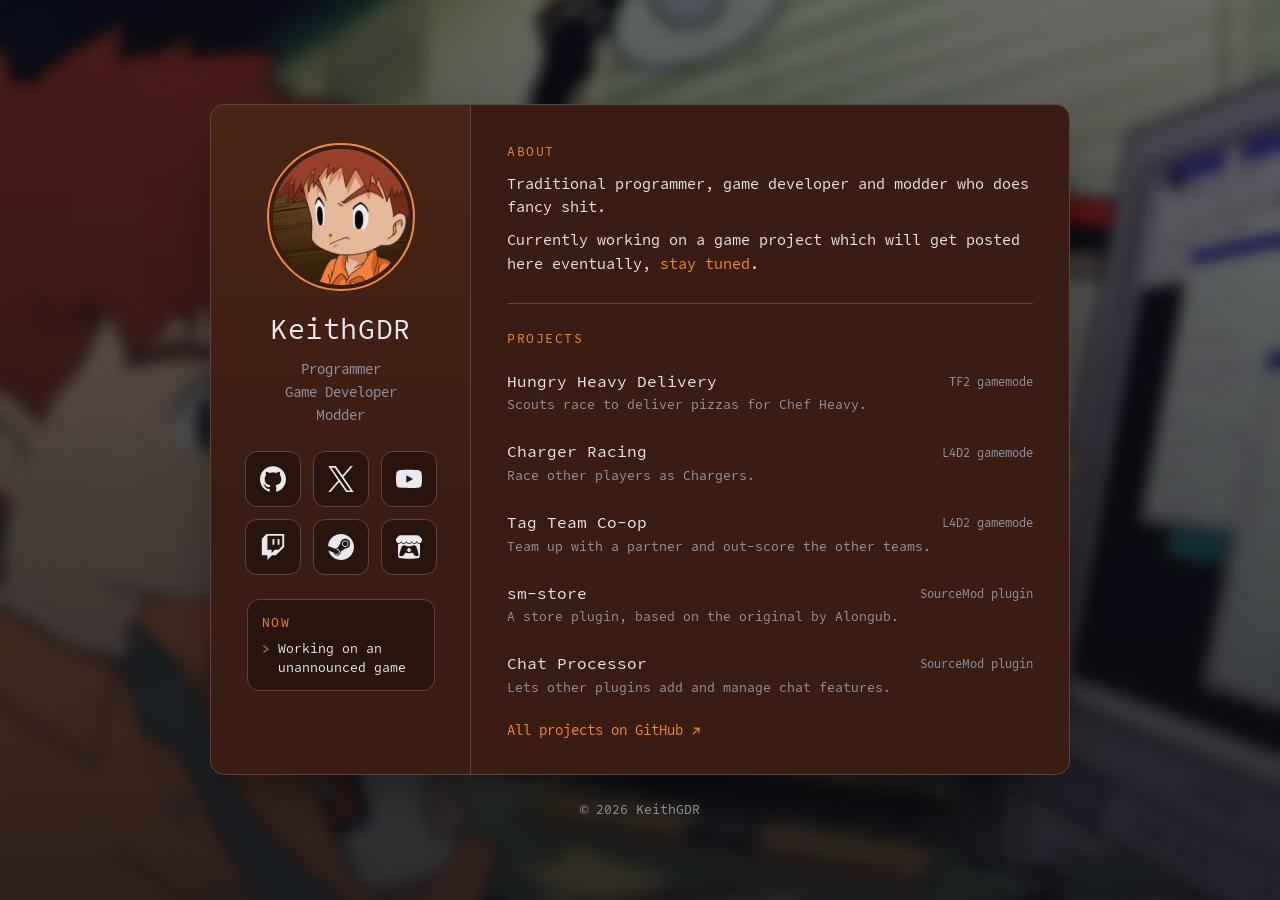
==== commit c9186864: "Add a Now box under the social links. Fills the empty space at the bottom of the profile column with" ====
--- a/index.html
+++ b/index.html
@@ -52,6 +52,14 @@
                         <li><a href="https://keithgdr.itch.io/" target="_blank" rel="noopener" aria-label="itch.io" title="itch.io"><svg class="icon"><use href="#i-itch"/></svg></a></li>
                     </ul>
                 </nav>
+
+                <!-- Now: what you're up to at the moment. Edit or add <li> lines. -->
+                <section class="now" aria-labelledby="now-heading">
+                    <h2 id="now-heading">Now</h2>
+                    <ul>
+                        <li>Working on an unannounced game</li>
+                    </ul>
+                </section>
             </header>
 
             <div class="content">
--- a/style.css
+++ b/style.css
@@ -8,9 +8,10 @@
 
 :root {
     --bg: #0d0f14;
-    --surface: #151821;
-    --surface-hover: #1c2030;
-    --border: #262b3a;
+    --surface: #3a1d12;
+    --surface-sunken: #29140d;
+    --surface-hover: #52382e;
+    --border: #5e463d;
     --text: #e8eaf0;
     --muted: #9298a8;
     --accent: #f08a3c;
@@ -37,11 +38,22 @@
     justify-content: center;
     gap: 24px;
     color: var(--text);
-    background: radial-gradient(ellipse 80% 50% at 50% -10%, rgba(240, 138, 60, 0.18), transparent 70%) no-repeat;
     font-family: "Office Code Pro", ui-monospace, SFMono-Regular, Menlo, Consolas, monospace;
     line-height: 1.6;
     text-align: center;
     -webkit-text-size-adjust: 100%;
+}
+
+/* Background: a fixed layer instead of background-attachment: fixed, which iOS Safari ignores. */
+body::before {
+    content: "";
+    position: fixed;
+    inset: 0;
+    z-index: -1;
+    background:
+        linear-gradient(rgba(13, 15, 20, 0.55), rgba(13, 15, 20, 0.85)),
+        url("/img/background.webp") center / cover no-repeat,
+        var(--bg);
 }
 
 img {
@@ -75,7 +87,7 @@
 .split {
     max-width: 860px;
     display: grid;
-    grid-template-columns: 240px 1fr;
+    grid-template-columns: 260px 1fr;
 }
 
 .profile {
@@ -113,20 +125,20 @@
     margin: 24px auto 0;
     padding: 0;
     display: grid;
-    grid-template-columns: repeat(3, 44px);
+    grid-template-columns: repeat(3, 56px);
     justify-content: center;
-    gap: 10px;
+    gap: 12px;
 }
 
 .socials a {
     display: grid;
     place-items: center;
-    width: 44px;
-    height: 44px;
+    width: 56px;
+    height: 56px;
     color: var(--text);
-    background: var(--bg);
+    background: var(--surface-sunken);
     border: 1px solid var(--border);
-    border-radius: 10px;
+    border-radius: 12px;
     transition: border-color 0.15s, color 0.15s, transform 0.15s;
 }
 
@@ -136,6 +148,42 @@
     border-color: var(--accent);
     transform: translateY(-2px);
     outline: none;
+}
+
+.now {
+    max-width: 188px;
+    margin: 24px auto 0;
+    padding: 12px 14px;
+    text-align: left;
+    background: var(--surface-sunken);
+    border: 1px solid var(--border);
+    border-radius: 12px;
+}
+
+.now h2 {
+    margin-bottom: 6px;
+}
+
+.now ul {
+    list-style: none;
+    margin: 0;
+    padding: 0;
+    font-size: 0.82rem;
+    line-height: 1.5;
+}
+
+.now li {
+    padding-left: 2ch;
+    text-indent: -2ch;
+}
+
+.now li + li {
+    margin-top: 6px;
+}
+
+.now li::before {
+    content: "> ";
+    color: var(--accent);
 }
 
 .content {
@@ -235,8 +283,8 @@
 }
 
 .icon {
-    width: 20px;
-    height: 20px;
+    width: 26px;
+    height: 26px;
 }
 
 .arrow {
@@ -255,19 +303,9 @@
         border-bottom: 1px solid var(--border);
     }
 
-    .socials {
-        grid-template-columns: repeat(6, 44px);
-        gap: 8px;
-    }
 
     .content {
         padding: 28px 24px;
-    }
-}
-
-@media (max-width: 360px) {
-    .socials {
-        grid-template-columns: repeat(3, 44px);
     }
 }
 
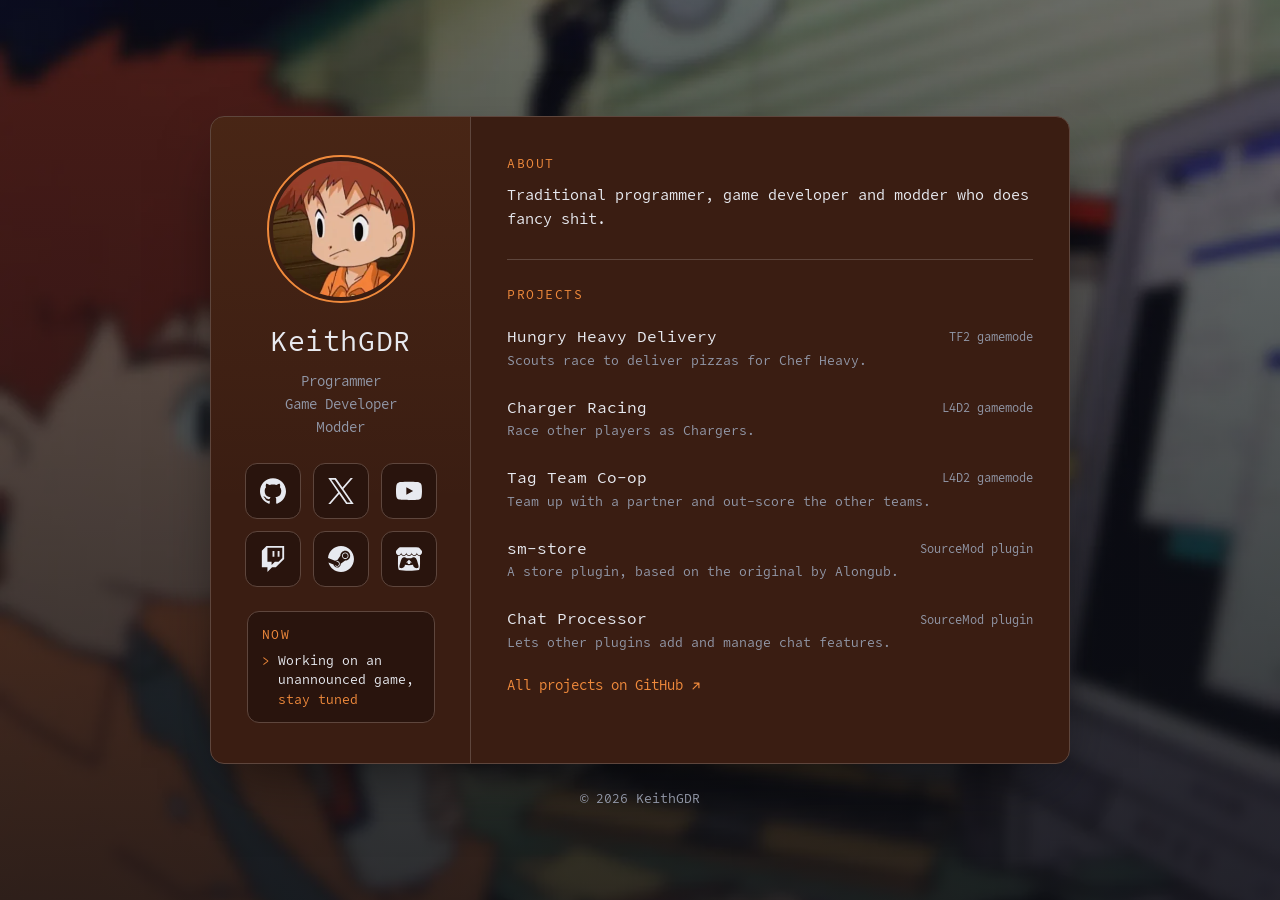
==== commit ba732f29: "Move the "stay tuned" teaser from About into the Now box. Co-Authored-By: Claude Opus 5.5 <noreply@a" ====
--- a/index.html
+++ b/index.html
@@ -57,7 +57,7 @@
                 <section class="now" aria-labelledby="now-heading">
                     <h2 id="now-heading">Now</h2>
                     <ul>
-                        <li>Working on an unannounced game</li>
+                        <li>Working on an unannounced game, <b>stay tuned</b></li>
                     </ul>
                 </section>
             </header>
@@ -67,7 +67,6 @@
                 <section aria-labelledby="about-heading">
                     <h2 id="about-heading">About</h2>
                     <p>Traditional programmer, game developer and modder who does fancy shit.</p>
-                    <p>Currently working on a game project which will get posted here eventually, <b>stay tuned</b>.</p>
                 </section>
 
                 <!-- Projects: copy an <li> to add a new one. -->
--- a/style.css
+++ b/style.css
@@ -211,7 +211,8 @@
     font-size: 0.92rem;
 }
 
-.content b {
+.content b,
+.now b {
     color: var(--accent);
     font-weight: 400;
 }
